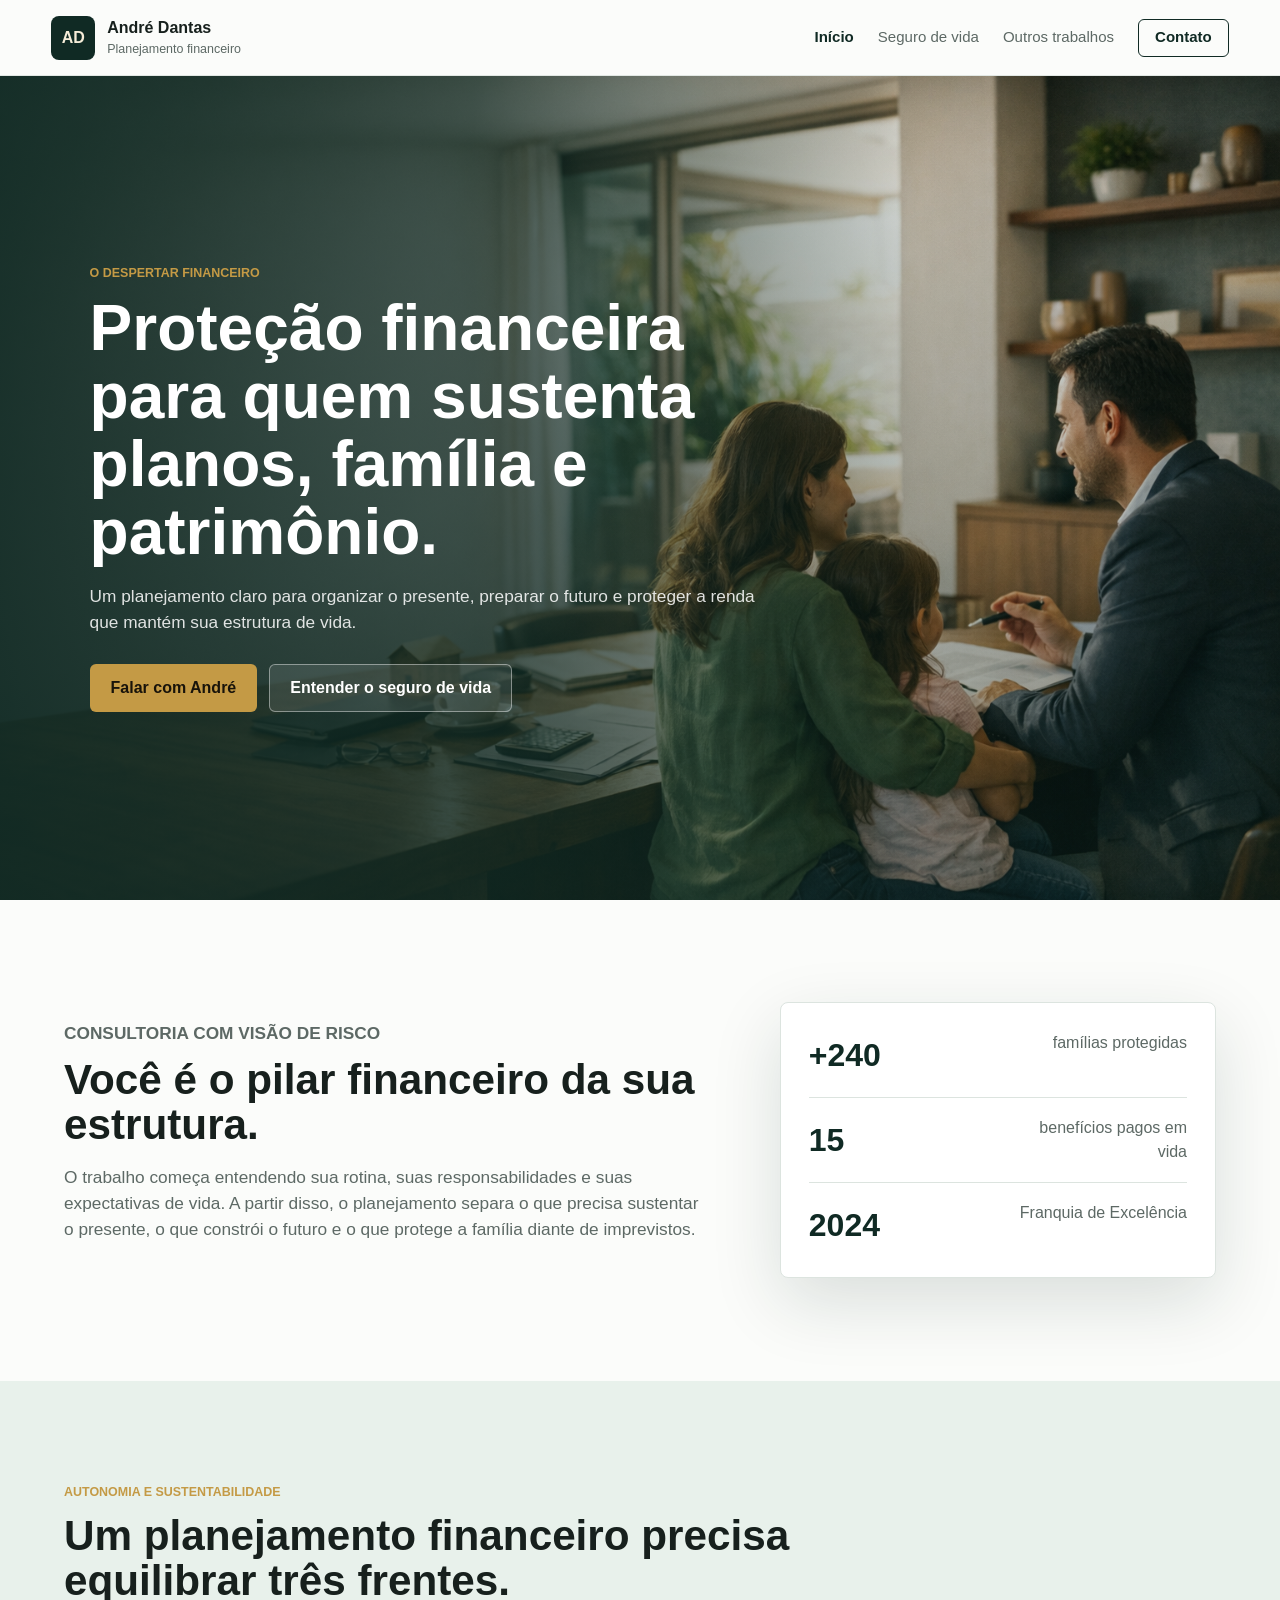
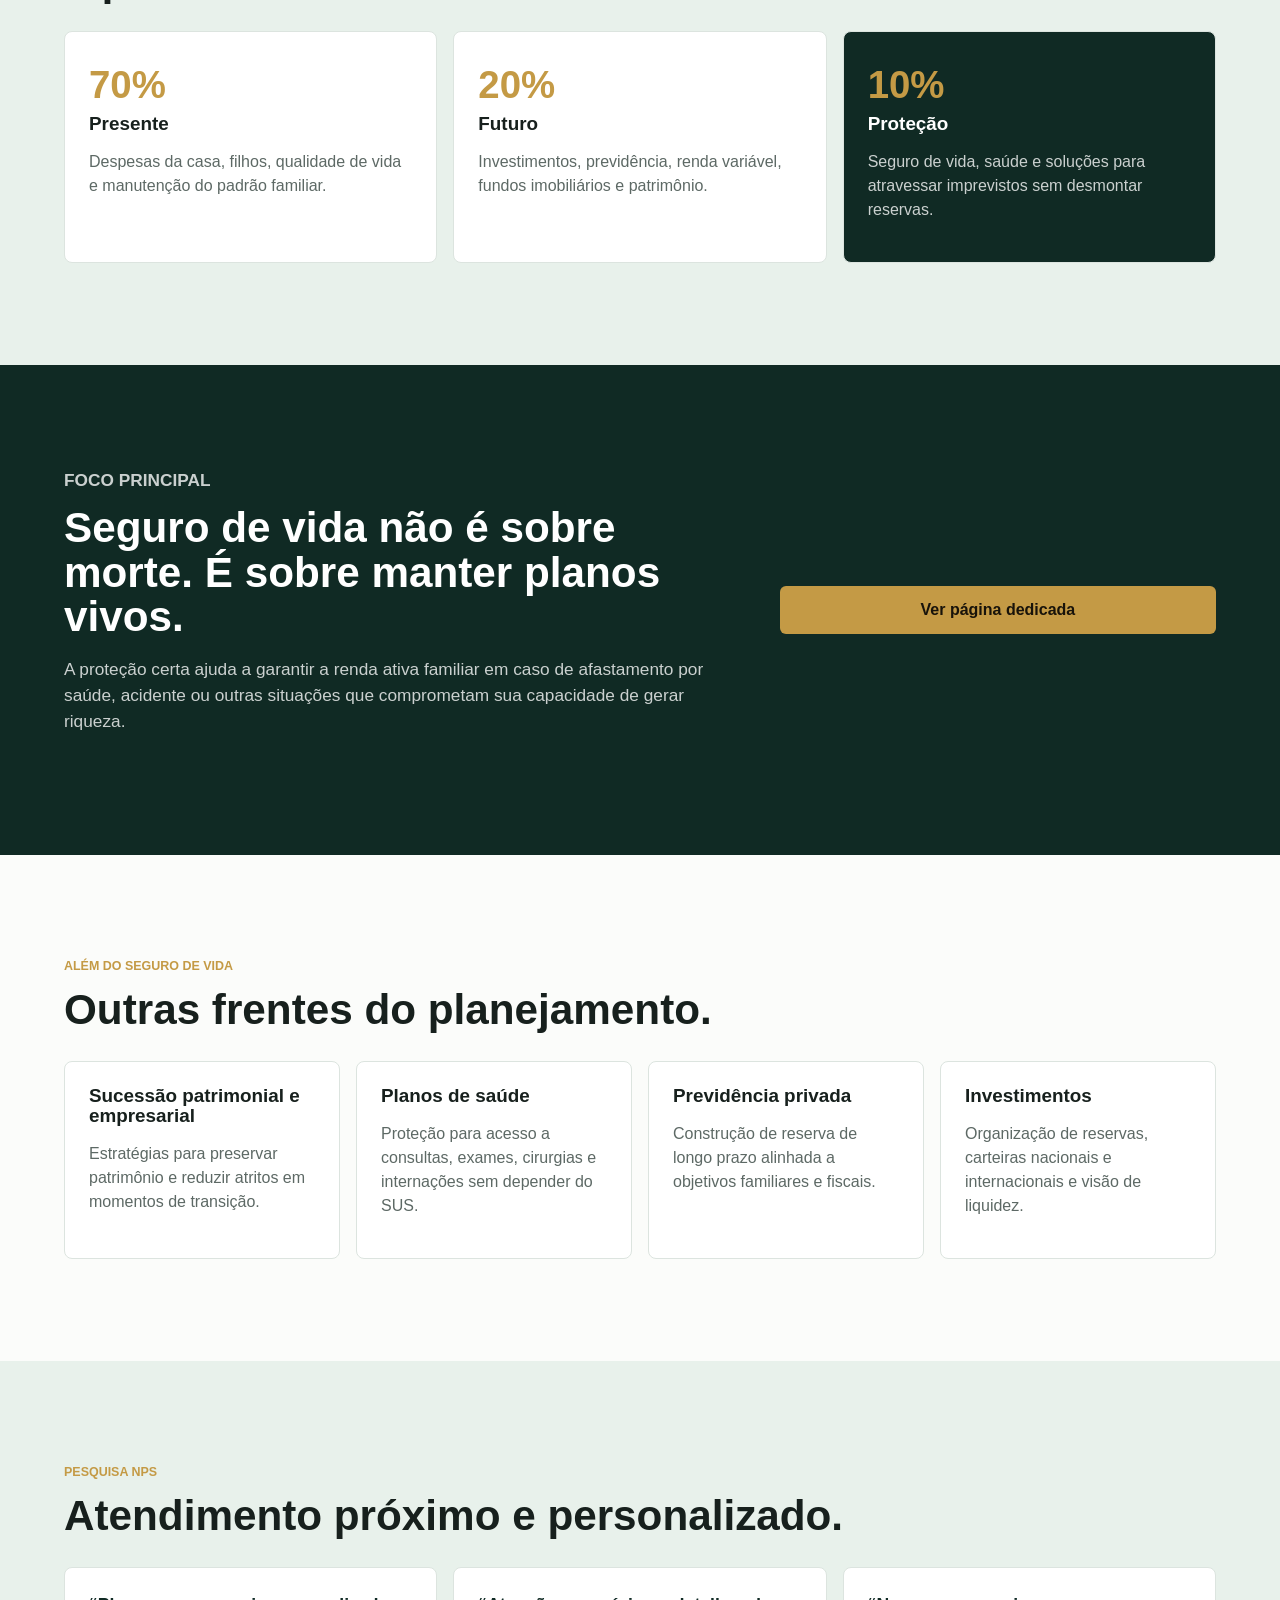
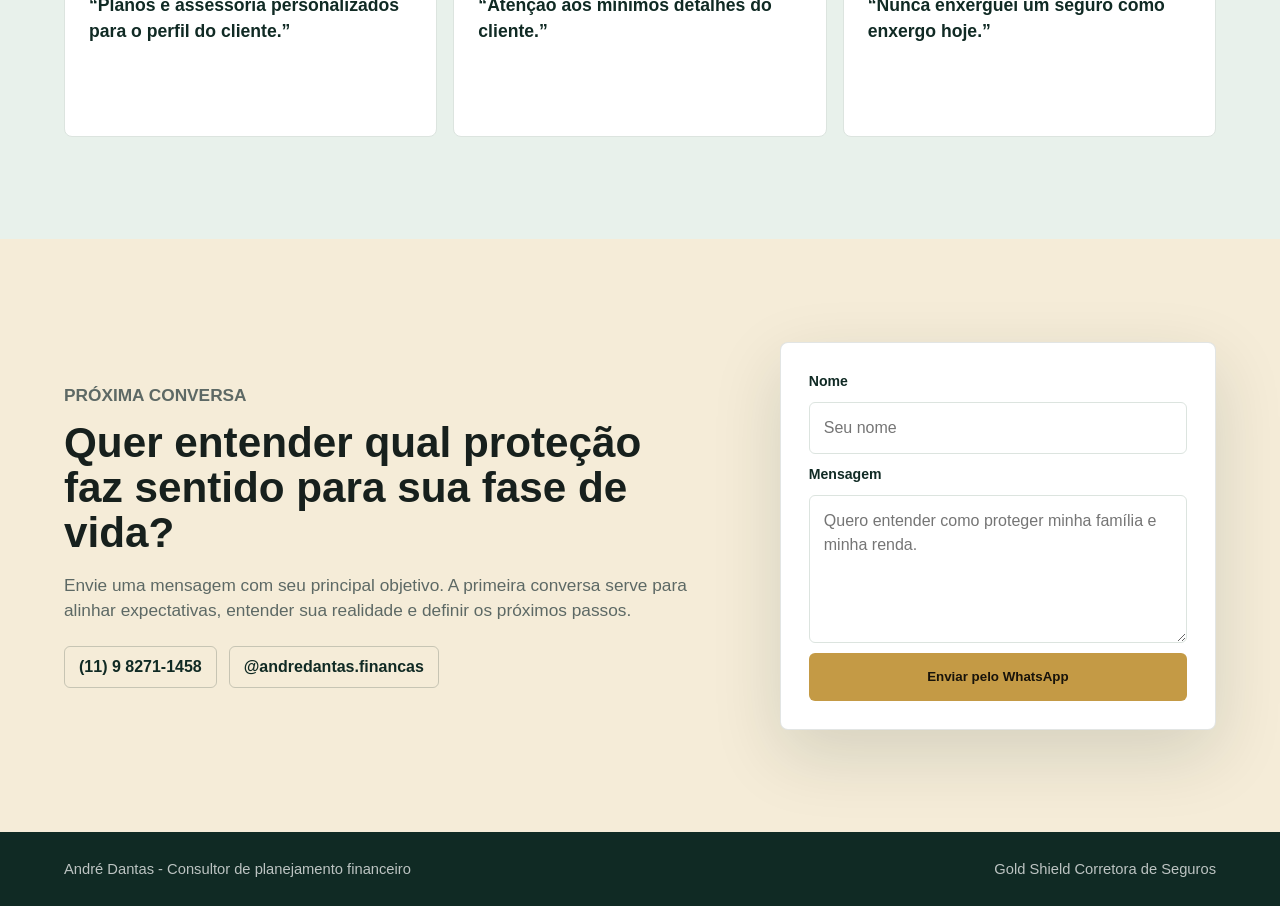
==== index.html @ 7682a80f "Início" ====
<!doctype html>
<html lang="pt-BR">
  <head>
    <meta charset="utf-8">
    <meta name="viewport" content="width=device-width, initial-scale=1">
    <title>André Dantas | Planejamento e Seguro de Vida</title>
    <meta
      name="description"
      content="Planejamento financeiro com foco em seguro de vida, proteção de renda, sucessão patrimonial, previdência, saúde e investimentos."
    >
    <link rel="stylesheet" href="styles.css">
  </head>
  <body>
    <header class="site-header">
      <a class="brand" href="index.html" aria-label="André Dantas - página inicial">
        <span class="brand-mark">AD</span>
        <span>
          <strong>André Dantas</strong>
          <small>Planejamento financeiro</small>
        </span>
      </a>
      <nav class="site-nav" aria-label="Navegação principal">
        <a href="index.html" aria-current="page">Início</a>
        <a href="seguro-de-vida.html">Seguro de vida</a>
        <a href="#servicos">Outros trabalhos</a>
        <a class="nav-cta" href="#contato">Contato</a>
      </nav>
    </header>

    <main>
      <section class="hero">
        <img src="assets/hero-protecao-financeira.png" alt="Consultor conversando com uma família sobre proteção financeira">
        <div class="hero-overlay"></div>
        <div class="hero-content">
          <p class="eyebrow">O despertar financeiro</p>
          <h1>Proteção financeira para quem sustenta planos, família e patrimônio.</h1>
          <p>
            Um planejamento claro para organizar o presente, preparar o futuro e proteger a renda
            que mantém sua estrutura de vida.
          </p>
          <div class="hero-actions">
            <a class="button primary" href="#contato">Falar com André</a>
            <a class="button secondary" href="seguro-de-vida.html">Entender o seguro de vida</a>
          </div>
        </div>
      </section>

      <section class="intro section">
        <div class="section-copy">
          <p class="eyebrow">Consultoria com visão de risco</p>
          <h2>Você é o pilar financeiro da sua estrutura.</h2>
          <p>
            O trabalho começa entendendo sua rotina, suas responsabilidades e suas expectativas de
            vida. A partir disso, o planejamento separa o que precisa sustentar o presente, o que
            constrói o futuro e o que protege a família diante de imprevistos.
          </p>
        </div>
        <div class="stats-strip" aria-label="Números da Gold Shield Corretora de Seguros">
          <div>
            <strong>+240</strong>
            <span>famílias protegidas</span>
          </div>
          <div>
            <strong>15</strong>
            <span>benefícios pagos em vida</span>
          </div>
          <div>
            <strong>2024</strong>
            <span>Franquia de Excelência</span>
          </div>
        </div>
      </section>

      <section class="framework section">
        <div class="section-heading">
          <p class="eyebrow">Autonomia e sustentabilidade</p>
          <h2>Um planejamento financeiro precisa equilibrar três frentes.</h2>
        </div>
        <div class="pillars">
          <article>
            <span>70%</span>
            <h3>Presente</h3>
            <p>Despesas da casa, filhos, qualidade de vida e manutenção do padrão familiar.</p>
          </article>
          <article>
            <span>20%</span>
            <h3>Futuro</h3>
            <p>Investimentos, previdência, renda variável, fundos imobiliários e patrimônio.</p>
          </article>
          <article class="accent-card">
            <span>10%</span>
            <h3>Proteção</h3>
            <p>Seguro de vida, saúde e soluções para atravessar imprevistos sem desmontar reservas.</p>
          </article>
        </div>
      </section>

      <section class="life-insurance-callout section">
        <div>
          <p class="eyebrow">Foco principal</p>
          <h2>Seguro de vida não é sobre morte. É sobre manter planos vivos.</h2>
          <p>
            A proteção certa ajuda a garantir a renda ativa familiar em caso de afastamento por
            saúde, acidente ou outras situações que comprometam sua capacidade de gerar riqueza.
          </p>
        </div>
        <a class="button primary" href="seguro-de-vida.html">Ver página dedicada</a>
      </section>

      <section id="servicos" class="services section">
        <div class="section-heading">
          <p class="eyebrow">Além do seguro de vida</p>
          <h2>Outras frentes do planejamento.</h2>
        </div>
        <div class="service-grid">
          <article>
            <h3>Sucessão patrimonial e empresarial</h3>
            <p>Estratégias para preservar patrimônio e reduzir atritos em momentos de transição.</p>
          </article>
          <article>
            <h3>Planos de saúde</h3>
            <p>Proteção para acesso a consultas, exames, cirurgias e internações sem depender do SUS.</p>
          </article>
          <article>
            <h3>Previdência privada</h3>
            <p>Construção de reserva de longo prazo alinhada a objetivos familiares e fiscais.</p>
          </article>
          <article>
            <h3>Investimentos</h3>
            <p>Organização de reservas, carteiras nacionais e internacionais e visão de liquidez.</p>
          </article>
        </div>
      </section>

      <section class="testimonials section">
        <div class="section-heading">
          <p class="eyebrow">Pesquisa NPS</p>
          <h2>Atendimento próximo e personalizado.</h2>
        </div>
        <div class="quote-grid">
          <blockquote>“Planos e assessoria personalizados para o perfil do cliente.”</blockquote>
          <blockquote>“Atenção aos mínimos detalhes do cliente.”</blockquote>
          <blockquote>“Nunca enxerguei um seguro como enxergo hoje.”</blockquote>
        </div>
      </section>

      <section id="contato" class="contact section">
        <div class="contact-copy">
          <p class="eyebrow">Próxima conversa</p>
          <h2>Quer entender qual proteção faz sentido para sua fase de vida?</h2>
          <p>
            Envie uma mensagem com seu principal objetivo. A primeira conversa serve para alinhar
            expectativas, entender sua realidade e definir os próximos passos.
          </p>
          <div class="contact-links">
            <a href="tel:+5511982711458">(11) 9 8271-1458</a>
            <a href="https://www.instagram.com/andredantas.financas/">@andredantas.financas</a>
          </div>
        </div>
        <form class="contact-form" data-whatsapp-form>
          <label for="name">Nome</label>
          <input id="name" name="name" type="text" autocomplete="name" placeholder="Seu nome">

          <label for="message">Mensagem</label>
          <textarea
            id="message"
            name="message"
            rows="5"
            placeholder="Quero entender como proteger minha família e minha renda."
          ></textarea>

          <button class="button primary full" type="submit">Enviar pelo WhatsApp</button>
        </form>
      </section>
    </main>

    <footer class="site-footer">
      <p>André Dantas - Consultor de planejamento financeiro</p>
      <p>Gold Shield Corretora de Seguros</p>
    </footer>

    <script src="script.js"></script>
  </body>
</html>
---- styles.css ----
:root {
  --green-900: #102a24;
  --green-800: #183b32;
  --green-700: #255144;
  --mint-100: #e8f1eb;
  --gold-500: #c49a45;
  --gold-100: #f5ecd8;
  --ink: #17201d;
  --muted: #5d6965;
  --line: #dce4df;
  --paper: #fbfcfa;
  --white: #ffffff;
  --shadow: 0 24px 70px rgba(16, 42, 36, 0.14);
}

* {
  box-sizing: border-box;
}

html {
  scroll-behavior: smooth;
}

body {
  margin: 0;
  background: var(--paper);
  color: var(--ink);
  font-family: Arial, Helvetica, sans-serif;
  line-height: 1.5;
}

a {
  color: inherit;
}

.site-header {
  position: sticky;
  top: 0;
  z-index: 20;
  display: flex;
  align-items: center;
  justify-content: space-between;
  gap: 24px;
  min-height: 76px;
  padding: 14px clamp(18px, 4vw, 56px);
  background: rgba(251, 252, 250, 0.92);
  border-bottom: 1px solid rgba(220, 228, 223, 0.8);
  backdrop-filter: blur(16px);
}

.brand {
  display: inline-flex;
  align-items: center;
  gap: 12px;
  text-decoration: none;
  min-width: 220px;
}

.brand-mark {
  display: grid;
  place-items: center;
  width: 44px;
  height: 44px;
  border-radius: 8px;
  background: var(--green-900);
  color: var(--gold-100);
  font-weight: 800;
}

.brand strong,
.brand small {
  display: block;
}

.brand strong {
  font-size: 1rem;
}

.brand small {
  color: var(--muted);
  font-size: 0.78rem;
}

.site-nav {
  display: flex;
  align-items: center;
  gap: clamp(10px, 2vw, 24px);
  color: var(--muted);
  font-size: 0.94rem;
}

.site-nav a {
  min-height: 38px;
  display: inline-flex;
  align-items: center;
  text-decoration: none;
  white-space: nowrap;
}

.site-nav a[aria-current="page"] {
  color: var(--green-900);
  font-weight: 700;
}

.nav-cta {
  padding: 0 16px;
  border: 1px solid var(--green-900);
  border-radius: 6px;
  color: var(--green-900);
  font-weight: 700;
}

.hero {
  position: relative;
  min-height: calc(100vh - 76px);
  display: grid;
  align-items: center;
  overflow: hidden;
}

.hero img {
  position: absolute;
  inset: 0;
  width: 100%;
  height: 100%;
  object-fit: cover;
}

.hero-overlay {
  position: absolute;
  inset: 0;
  background:
    linear-gradient(90deg, rgba(16, 42, 36, 0.92) 0%, rgba(16, 42, 36, 0.74) 37%, rgba(16, 42, 36, 0.12) 72%),
    linear-gradient(0deg, rgba(16, 42, 36, 0.38), rgba(16, 42, 36, 0));
}

.hero-content {
  position: relative;
  z-index: 1;
  width: min(680px, calc(100% - 36px));
  margin-left: clamp(18px, 7vw, 96px);
  padding: 72px 0;
  color: var(--white);
}

.eyebrow {
  margin: 0 0 12px;
  color: var(--gold-500);
  font-size: 0.78rem;
  font-weight: 800;
  letter-spacing: 0;
  text-transform: uppercase;
}

h1,
h2,
h3,
p {
  overflow-wrap: anywhere;
}

h1,
h2,
h3 {
  margin: 0;
  line-height: 1.06;
  letter-spacing: 0;
}

h1 {
  max-width: 720px;
  font-size: clamp(2.45rem, 5vw, 5.2rem);
}

h2 {
  font-size: clamp(2rem, 3.3vw, 3.4rem);
}

h3 {
  font-size: 1.18rem;
}

.hero-content p:not(.eyebrow),
.page-hero p,
.section-copy p,
.contact-copy p,
.compare-band p,
.life-insurance-callout p {
  max-width: 680px;
  color: inherit;
  font-size: 1.08rem;
}

.hero-content p:not(.eyebrow) {
  color: rgba(255, 255, 255, 0.86);
}

.hero-actions {
  display: flex;
  flex-wrap: wrap;
  gap: 12px;
  margin-top: 28px;
}

.button {
  min-height: 48px;
  display: inline-flex;
  align-items: center;
  justify-content: center;
  padding: 0 20px;
  border-radius: 6px;
  border: 1px solid transparent;
  font-weight: 800;
  text-decoration: none;
  cursor: pointer;
}

.button.primary {
  background: var(--gold-500);
  color: #18130a;
}

.button.secondary {
  background: rgba(255, 255, 255, 0.1);
  border-color: rgba(255, 255, 255, 0.42);
  color: var(--white);
}

.button.secondary.dark {
  border-color: rgba(16, 42, 36, 0.26);
  color: var(--green-900);
}

.button.full {
  width: 100%;
}

.section {
  padding: clamp(56px, 8vw, 104px) clamp(18px, 5vw, 72px);
}

.intro,
.split,
.contact,
.life-insurance-callout {
  display: grid;
  grid-template-columns: minmax(0, 1.1fr) minmax(280px, 0.75fr);
  gap: clamp(28px, 6vw, 76px);
  align-items: center;
}

.section-copy p,
.contact-copy p,
.compare-band p {
  color: var(--muted);
}

.stats-strip,
.highlight-panel {
  padding: 28px;
  border: 1px solid var(--line);
  border-radius: 8px;
  background: var(--white);
  box-shadow: var(--shadow);
}

.stats-strip {
  display: grid;
  gap: 18px;
}

.stats-strip div {
  display: flex;
  justify-content: space-between;
  gap: 16px;
  padding-bottom: 18px;
  border-bottom: 1px solid var(--line);
}

.stats-strip div:last-child {
  padding-bottom: 0;
  border-bottom: 0;
}

.stats-strip strong {
  color: var(--green-900);
  font-size: 2rem;
}

.stats-strip span {
  max-width: 180px;
  color: var(--muted);
  text-align: right;
}

.framework,
.testimonials,
.process {
  background: var(--mint-100);
}

.section-heading {
  max-width: 860px;
  margin-bottom: 28px;
}

.pillars,
.service-grid,
.benefit-grid,
.quote-grid {
  display: grid;
  gap: 16px;
}

.pillars {
  grid-template-columns: repeat(3, minmax(0, 1fr));
}

.service-grid,
.benefit-grid {
  grid-template-columns: repeat(4, minmax(0, 1fr));
}

.benefit-grid {
  grid-template-columns: repeat(3, minmax(0, 1fr));
}

.pillars article,
.service-grid article,
.benefit-grid article,
.quote-grid blockquote {
  min-height: 170px;
  padding: 24px;
  border: 1px solid var(--line);
  border-radius: 8px;
  background: var(--white);
}

.pillars span {
  color: var(--gold-500);
  font-size: 2.4rem;
  font-weight: 800;
}

.pillars p,
.service-grid p,
.benefit-grid p {
  color: var(--muted);
}

.accent-card {
  background: var(--green-900) !important;
  color: var(--white);
}

.accent-card p {
  color: rgba(255, 255, 255, 0.78);
}

.life-insurance-callout,
.compare-band {
  background: var(--green-900);
  color: var(--white);
}

.life-insurance-callout p,
.compare-band p {
  color: rgba(255, 255, 255, 0.78);
}

.services {
  background: var(--paper);
}

.quote-grid {
  grid-template-columns: repeat(3, minmax(0, 1fr));
}

.quote-grid blockquote {
  margin: 0;
  color: var(--green-900);
  font-size: 1.1rem;
  font-weight: 700;
}

.page-hero {
  padding: clamp(76px, 10vw, 128px) clamp(18px, 6vw, 86px);
  background:
    linear-gradient(90deg, rgba(16, 42, 36, 0.96), rgba(16, 42, 36, 0.88)),
    url("assets/hero-protecao-financeira.png") center right / cover;
  color: var(--white);
}

.compact-hero {
  min-height: 560px;
  display: grid;
  align-items: center;
}

.page-hero p {
  color: rgba(255, 255, 255, 0.82);
}

.highlight-panel {
  background: var(--green-900);
  color: var(--white);
}

.highlight-panel strong,
.highlight-panel span {
  display: block;
}

.highlight-panel strong {
  font-size: clamp(1.6rem, 2.4vw, 2.4rem);
  line-height: 1.12;
}

.highlight-panel span {
  margin-top: 18px;
  color: rgba(255, 255, 255, 0.68);
}

.steps {
  display: grid;
  grid-template-columns: repeat(4, minmax(0, 1fr));
  gap: 16px;
  padding: 0;
  margin: 0;
  list-style: none;
  counter-reset: steps;
}

.steps li {
  counter-increment: steps;
  min-height: 190px;
  padding: 24px;
  border-radius: 8px;
  background: var(--white);
  border: 1px solid var(--line);
}

.steps li::before {
  content: counter(steps, decimal-leading-zero);
  display: block;
  margin-bottom: 32px;
  color: var(--gold-500);
  font-weight: 800;
}

.steps strong,
.steps span {
  display: block;
}

.steps span {
  margin-top: 10px;
  color: var(--muted);
}

.compare-band {
  padding-top: clamp(64px, 8vw, 96px);
  padding-bottom: clamp(64px, 8vw, 96px);
}

.contact {
  background: var(--gold-100);
}

.contact-links {
  display: flex;
  flex-wrap: wrap;
  gap: 12px;
  margin-top: 22px;
}

.contact-links a {
  min-height: 42px;
  display: inline-flex;
  align-items: center;
  padding: 0 14px;
  border: 1px solid rgba(16, 42, 36, 0.2);
  border-radius: 6px;
  color: var(--green-900);
  font-weight: 800;
  text-decoration: none;
}

.contact-form {
  display: grid;
  gap: 10px;
  padding: 28px;
  border-radius: 8px;
  background: var(--white);
  border: 1px solid rgba(16, 42, 36, 0.12);
  box-shadow: var(--shadow);
}

.contact-form label {
  color: var(--green-900);
  font-size: 0.88rem;
  font-weight: 800;
}

.contact-form input,
.contact-form textarea {
  width: 100%;
  border: 1px solid var(--line);
  border-radius: 6px;
  padding: 13px 14px;
  color: var(--ink);
  font: inherit;
}

.contact-form textarea {
  resize: vertical;
  min-height: 126px;
}

.site-footer {
  display: flex;
  justify-content: space-between;
  gap: 16px;
  padding: 26px clamp(18px, 5vw, 72px);
  background: var(--green-900);
  color: rgba(255, 255, 255, 0.72);
  font-size: 0.92rem;
}

.site-footer p {
  margin: 0;
}

@media (max-width: 960px) {
  .site-header {
    position: static;
    align-items: flex-start;
    flex-direction: column;
  }

  .site-nav {
    width: 100%;
    overflow-x: auto;
    padding-bottom: 4px;
  }

  .hero {
    min-height: 720px;
  }

  .hero-overlay {
    background:
      linear-gradient(90deg, rgba(16, 42, 36, 0.94), rgba(16, 42, 36, 0.7)),
      linear-gradient(0deg, rgba(16, 42, 36, 0.48), rgba(16, 42, 36, 0));
  }

  .intro,
  .split,
  .contact,
  .life-insurance-callout {
    grid-template-columns: 1fr;
  }

  .pillars,
  .service-grid,
  .benefit-grid,
  .quote-grid,
  .steps {
    grid-template-columns: repeat(2, minmax(0, 1fr));
  }
}

@media (max-width: 640px) {
  .brand {
    min-width: 0;
  }

  .hero {
    min-height: 680px;
  }

  .hero-content {
    width: calc(100% - 36px);
    margin: 0 auto;
  }

  .hero-actions,
  .button,
  .contact-links a {
    width: 100%;
  }

  .pillars,
  .service-grid,
  .benefit-grid,
  .quote-grid,
  .steps {
    grid-template-columns: 1fr;
  }

  .stats-strip div,
  .site-footer {
    flex-direction: column;
  }

  .stats-strip span {
    max-width: none;
    text-align: left;
  }
}
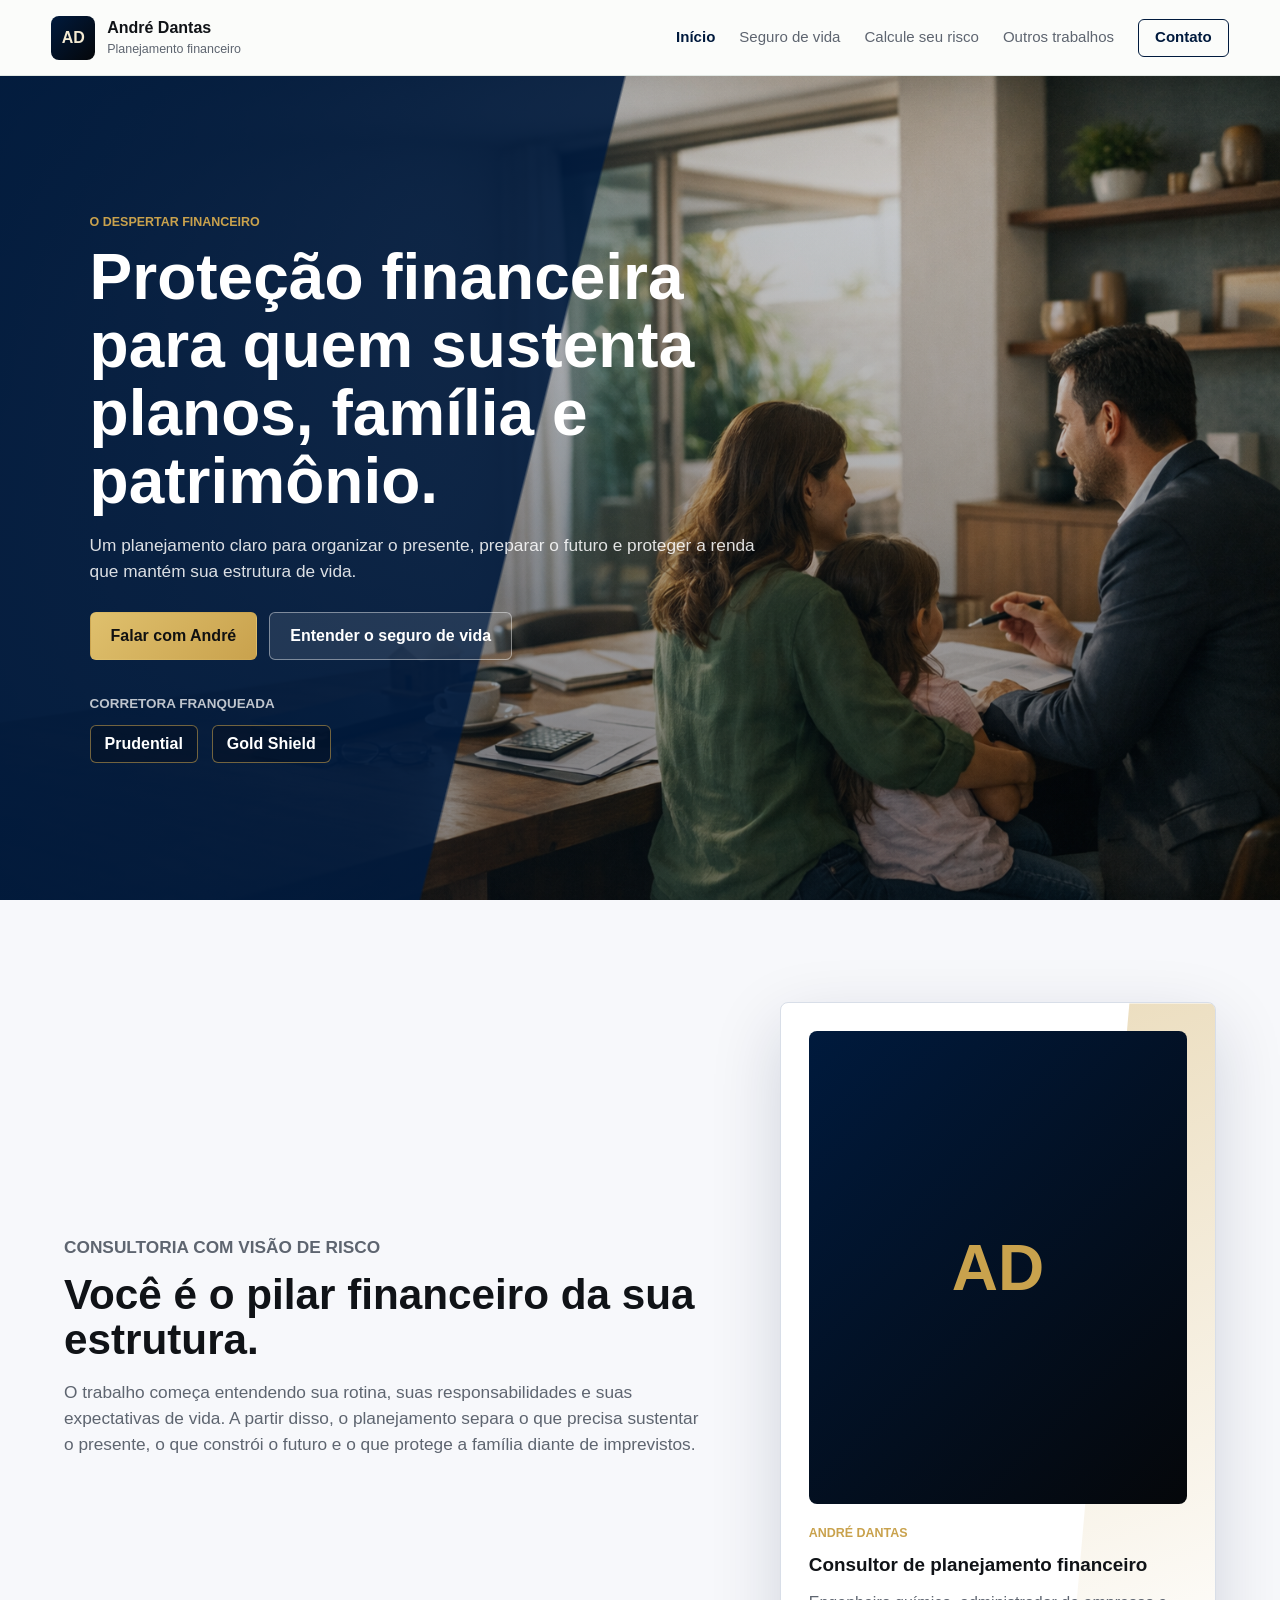
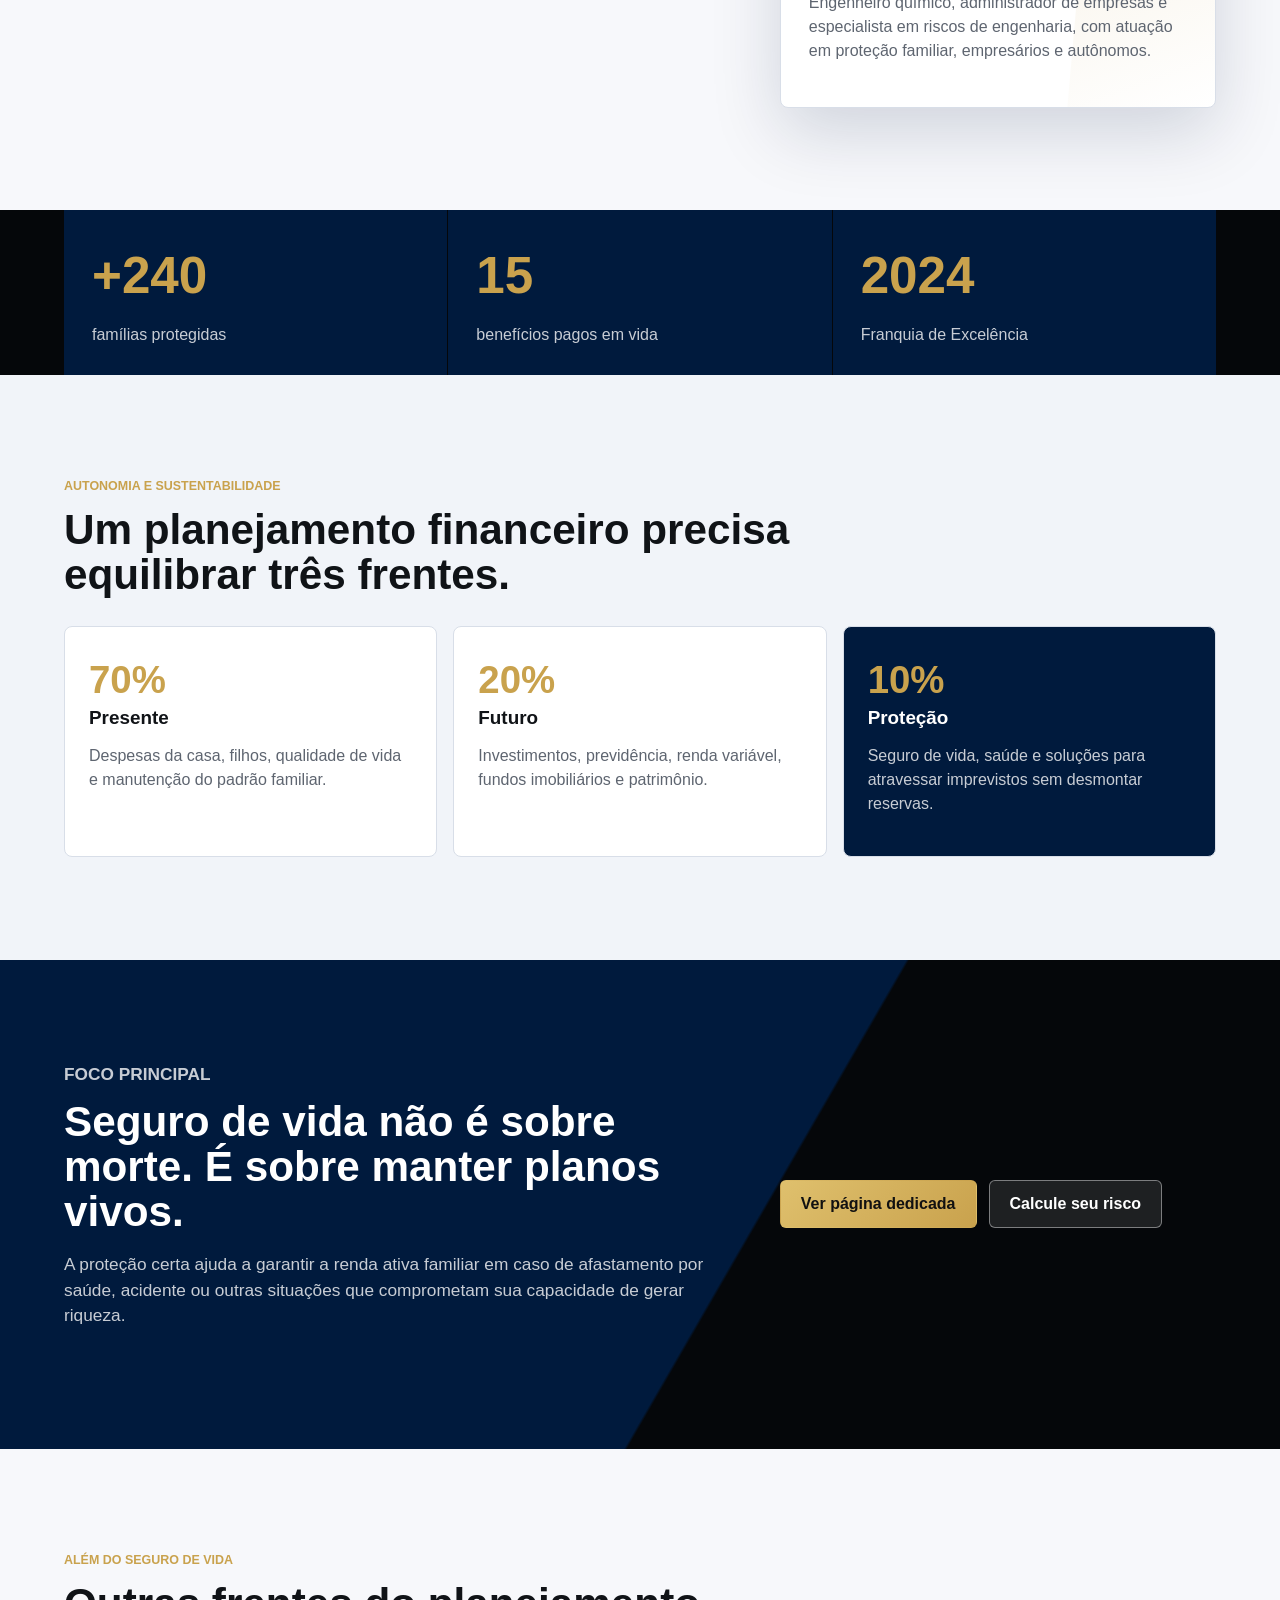
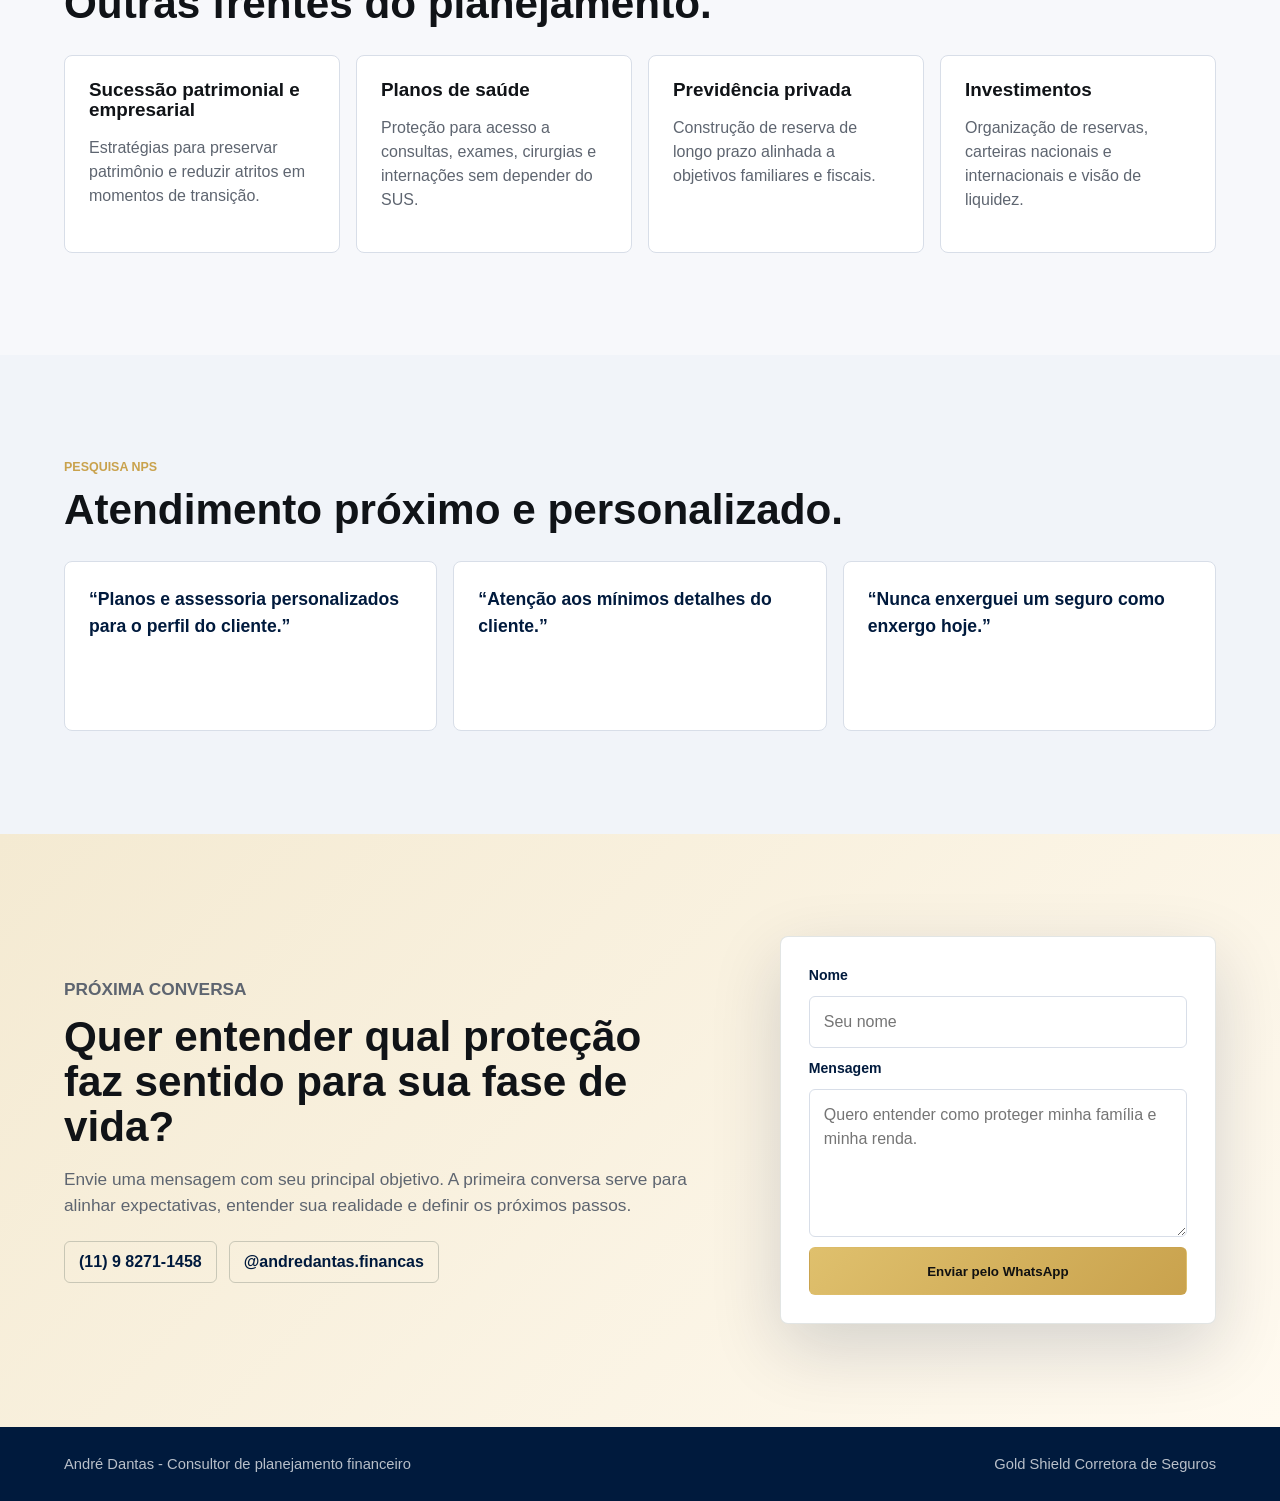
==== commit 96369bd2: "olá" ====
--- a/index.html
+++ b/index.html
@@ -22,6 +22,7 @@
       <nav class="site-nav" aria-label="Navegação principal">
         <a href="index.html" aria-current="page">Início</a>
         <a href="seguro-de-vida.html">Seguro de vida</a>
+        <a href="seguro-de-vida.html#calculadora">Calcule seu risco</a>
         <a href="#servicos">Outros trabalhos</a>
         <a class="nav-cta" href="#contato">Contato</a>
       </nav>
@@ -42,6 +43,11 @@
             <a class="button primary" href="#contato">Falar com André</a>
             <a class="button secondary" href="seguro-de-vida.html">Entender o seguro de vida</a>
           </div>
+          <div class="cobrand-line">
+            <span>Corretora franqueada</span>
+            <strong>Prudential</strong>
+            <strong>Gold Shield</strong>
+          </div>
         </div>
       </section>
 
@@ -55,19 +61,36 @@
             constrói o futuro e o que protege a família diante de imprevistos.
           </p>
         </div>
-        <div class="stats-strip" aria-label="Números da Gold Shield Corretora de Seguros">
-          <div>
-            <strong>+240</strong>
-            <span>famílias protegidas</span>
-          </div>
-          <div>
-            <strong>15</strong>
-            <span>benefícios pagos em vida</span>
-          </div>
-          <div>
-            <strong>2024</strong>
-            <span>Franquia de Excelência</span>
-          </div>
+        <div class="advisor-panel">
+          <div class="advisor-photo">
+            <img
+              src="assets/andre-dantas.jpg"
+              alt="André Dantas, consultor de planejamento financeiro"
+              onerror="this.hidden = true; this.nextElementSibling.hidden = false;"
+            >
+            <span hidden>AD</span>
+          </div>
+          <p class="eyebrow">André Dantas</p>
+          <h3>Consultor de planejamento financeiro</h3>
+          <p>
+            Engenheiro químico, administrador de empresas e especialista em riscos de engenharia,
+            com atuação em proteção familiar, empresários e autônomos.
+          </p>
+        </div>
+      </section>
+
+      <section class="proof-band section" aria-label="Números da Gold Shield Corretora de Seguros">
+        <div>
+          <strong>+240</strong>
+          <span>famílias protegidas</span>
+        </div>
+        <div>
+          <strong>15</strong>
+          <span>benefícios pagos em vida</span>
+        </div>
+        <div>
+          <strong>2024</strong>
+          <span>Franquia de Excelência</span>
         </div>
       </section>
 
@@ -104,7 +127,10 @@
             saúde, acidente ou outras situações que comprometam sua capacidade de gerar riqueza.
           </p>
         </div>
-        <a class="button primary" href="seguro-de-vida.html">Ver página dedicada</a>
+        <div class="callout-actions">
+          <a class="button primary" href="seguro-de-vida.html">Ver página dedicada</a>
+          <a class="button secondary" href="seguro-de-vida.html#calculadora">Calcule seu risco</a>
+        </div>
       </section>
 
       <section id="servicos" class="services section">
--- a/styles.css
+++ b/styles.css
@@ -1,16 +1,17 @@
 :root {
-  --green-900: #102a24;
-  --green-800: #183b32;
-  --green-700: #255144;
-  --mint-100: #e8f1eb;
-  --gold-500: #c49a45;
-  --gold-100: #f5ecd8;
-  --ink: #17201d;
-  --muted: #5d6965;
-  --line: #dce4df;
-  --paper: #fbfcfa;
+  --green-900: #001a3d;
+  --green-800: #061f45;
+  --green-700: #12305e;
+  --mint-100: #f1f4f9;
+  --gold-500: #c9a24d;
+  --gold-100: #f4ead2;
+  --ink: #101317;
+  --muted: #5e6570;
+  --line: #d8dee8;
+  --paper: #f7f8fb;
+  --black: #05070a;
   --white: #ffffff;
-  --shadow: 0 24px 70px rgba(16, 42, 36, 0.14);
+  --shadow: 0 24px 70px rgba(0, 26, 61, 0.16);
 }
 
 * {
@@ -62,7 +63,7 @@
   width: 44px;
   height: 44px;
   border-radius: 8px;
-  background: var(--green-900);
+  background: linear-gradient(135deg, var(--green-900), var(--black));
   color: var(--gold-100);
   font-weight: 800;
 }
@@ -130,8 +131,8 @@
   position: absolute;
   inset: 0;
   background:
-    linear-gradient(90deg, rgba(16, 42, 36, 0.92) 0%, rgba(16, 42, 36, 0.74) 37%, rgba(16, 42, 36, 0.12) 72%),
-    linear-gradient(0deg, rgba(16, 42, 36, 0.38), rgba(16, 42, 36, 0));
+    linear-gradient(104deg, rgba(0, 26, 61, 0.97) 0%, rgba(0, 26, 61, 0.92) 42%, rgba(0, 26, 61, 0.2) 42.2%, rgba(5, 7, 10, 0.08) 100%),
+    linear-gradient(0deg, rgba(5, 7, 10, 0.38), rgba(5, 7, 10, 0));
 }
 
 .hero-content {
@@ -216,8 +217,8 @@
 }
 
 .button.primary {
-  background: var(--gold-500);
-  color: #18130a;
+  background: linear-gradient(135deg, #dfc06d, var(--gold-500));
+  color: #111111;
 }
 
 .button.secondary {
@@ -249,6 +250,33 @@
   align-items: center;
 }
 
+.cobrand-line {
+  display: flex;
+  flex-wrap: wrap;
+  align-items: center;
+  gap: 10px 14px;
+  margin-top: 34px;
+  color: rgba(255, 255, 255, 0.74);
+}
+
+.cobrand-line span {
+  width: 100%;
+  font-size: 0.84rem;
+  font-weight: 700;
+  text-transform: uppercase;
+}
+
+.cobrand-line strong {
+  min-height: 38px;
+  display: inline-flex;
+  align-items: center;
+  padding: 0 14px;
+  border: 1px solid rgba(201, 162, 77, 0.56);
+  background: rgba(5, 7, 10, 0.28);
+  border-radius: 6px;
+  color: var(--white);
+}
+
 .section-copy p,
 .contact-copy p,
 .compare-band p {
@@ -256,12 +284,95 @@
 }
 
 .stats-strip,
-.highlight-panel {
+.highlight-panel,
+.advisor-panel {
   padding: 28px;
   border: 1px solid var(--line);
   border-radius: 8px;
   background: var(--white);
   box-shadow: var(--shadow);
+}
+
+.advisor-panel {
+  position: relative;
+  overflow: hidden;
+}
+
+.advisor-panel::before {
+  content: "";
+  position: absolute;
+  top: 0;
+  right: 0;
+  width: 34%;
+  height: 100%;
+  background: linear-gradient(160deg, rgba(201, 162, 77, 0.36), rgba(5, 7, 10, 0));
+  clip-path: polygon(42% 0, 100% 0, 100% 100%, 0 100%);
+}
+
+.advisor-photo {
+  position: relative;
+  z-index: 1;
+  width: 100%;
+  aspect-ratio: 4 / 5;
+  margin-bottom: 20px;
+  overflow: hidden;
+  border-radius: 8px;
+  background: linear-gradient(135deg, var(--green-900), var(--black));
+}
+
+.advisor-photo img {
+  width: 100%;
+  height: 100%;
+  object-fit: cover;
+  object-position: center top;
+}
+
+.advisor-photo span {
+  width: 100%;
+  height: 100%;
+  display: grid;
+  place-items: center;
+  color: var(--gold-500);
+  font-size: 4rem;
+  font-weight: 800;
+}
+
+.advisor-panel h3,
+.advisor-panel p {
+  position: relative;
+  z-index: 1;
+}
+
+.advisor-panel p:not(.eyebrow) {
+  color: var(--muted);
+}
+
+.proof-band {
+  display: grid;
+  grid-template-columns: repeat(3, minmax(0, 1fr));
+  gap: 1px;
+  padding-top: 0;
+  padding-bottom: 0;
+  background: var(--black);
+  color: var(--white);
+}
+
+.proof-band div {
+  min-height: 150px;
+  display: grid;
+  align-content: center;
+  gap: 8px;
+  padding: 28px;
+  background: var(--green-900);
+}
+
+.proof-band strong {
+  color: var(--gold-500);
+  font-size: clamp(2rem, 4vw, 3.3rem);
+}
+
+.proof-band span {
+  color: rgba(255, 255, 255, 0.78);
 }
 
 .stats-strip {
@@ -359,8 +470,14 @@
 
 .life-insurance-callout,
 .compare-band {
-  background: var(--green-900);
+  background: linear-gradient(120deg, var(--green-900) 0%, var(--green-900) 58%, var(--black) 58.2%, var(--black) 100%);
   color: var(--white);
+}
+
+.callout-actions {
+  display: flex;
+  flex-wrap: wrap;
+  gap: 12px;
 }
 
 .life-insurance-callout p,
@@ -386,7 +503,7 @@
 .page-hero {
   padding: clamp(76px, 10vw, 128px) clamp(18px, 6vw, 86px);
   background:
-    linear-gradient(90deg, rgba(16, 42, 36, 0.96), rgba(16, 42, 36, 0.88)),
+    linear-gradient(104deg, rgba(0, 26, 61, 0.98) 0%, rgba(0, 26, 61, 0.92) 58%, rgba(5, 7, 10, 0.76) 58.2%, rgba(5, 7, 10, 0.7) 100%),
     url("assets/hero-protecao-financeira.png") center right / cover;
   color: var(--white);
 }
@@ -464,7 +581,7 @@
 }
 
 .contact {
-  background: var(--gold-100);
+  background: linear-gradient(135deg, var(--gold-100), #fffaf0);
 }
 
 .contact-links {
@@ -527,6 +644,111 @@
   font-size: 0.92rem;
 }
 
+.calculator-section {
+  background: var(--black);
+  color: var(--white);
+}
+
+.calculator-section .section-heading p:not(.eyebrow) {
+  max-width: 760px;
+  color: rgba(255, 255, 255, 0.72);
+}
+
+.calculator-shell {
+  display: grid;
+  grid-template-columns: minmax(0, 1fr) minmax(320px, 0.75fr);
+  gap: 18px;
+}
+
+.risk-calculator,
+.calculator-result {
+  padding: 28px;
+  border: 1px solid rgba(201, 162, 77, 0.26);
+  border-radius: 8px;
+  background: rgba(0, 26, 61, 0.72);
+}
+
+.risk-calculator {
+  display: grid;
+  gap: 14px;
+}
+
+.form-row {
+  display: grid;
+  grid-template-columns: repeat(2, minmax(0, 1fr));
+  gap: 14px;
+}
+
+.form-field {
+  display: grid;
+  gap: 8px;
+}
+
+.form-field label {
+  color: rgba(255, 255, 255, 0.86);
+  font-size: 0.88rem;
+  font-weight: 800;
+}
+
+.form-field input,
+.form-field select {
+  min-height: 46px;
+  width: 100%;
+  border: 1px solid rgba(255, 255, 255, 0.18);
+  border-radius: 6px;
+  padding: 0 13px;
+  background: rgba(255, 255, 255, 0.96);
+  color: var(--ink);
+  font: inherit;
+}
+
+.calculator-result {
+  align-self: start;
+  position: sticky;
+  top: 96px;
+}
+
+.calculator-result h3 {
+  font-size: clamp(1.5rem, 2.4vw, 2.3rem);
+}
+
+.calculator-result p {
+  color: rgba(255, 255, 255, 0.72);
+}
+
+.result-list {
+  display: grid;
+  gap: 12px;
+  margin: 22px 0;
+}
+
+.result-item {
+  padding: 16px;
+  border: 1px solid rgba(201, 162, 77, 0.22);
+  border-radius: 8px;
+  background: rgba(5, 7, 10, 0.34);
+}
+
+.result-item span,
+.result-item strong {
+  display: block;
+}
+
+.result-item span {
+  color: rgba(255, 255, 255, 0.68);
+  font-size: 0.88rem;
+}
+
+.result-item strong {
+  margin-top: 4px;
+  color: var(--gold-500);
+  font-size: clamp(1.35rem, 2.2vw, 2rem);
+}
+
+.result-note {
+  font-size: 0.9rem;
+}
+
 .site-footer p {
   margin: 0;
 }
@@ -550,8 +772,8 @@
 
   .hero-overlay {
     background:
-      linear-gradient(90deg, rgba(16, 42, 36, 0.94), rgba(16, 42, 36, 0.7)),
-      linear-gradient(0deg, rgba(16, 42, 36, 0.48), rgba(16, 42, 36, 0));
+      linear-gradient(90deg, rgba(0, 26, 61, 0.96), rgba(0, 26, 61, 0.72)),
+      linear-gradient(0deg, rgba(5, 7, 10, 0.48), rgba(5, 7, 10, 0));
   }
 
   .intro,
@@ -565,8 +787,14 @@
   .service-grid,
   .benefit-grid,
   .quote-grid,
-  .steps {
+  .steps,
+  .proof-band,
+  .calculator-shell {
     grid-template-columns: repeat(2, minmax(0, 1fr));
+  }
+
+  .calculator-result {
+    position: static;
   }
 }
 
@@ -594,7 +822,10 @@
   .service-grid,
   .benefit-grid,
   .quote-grid,
-  .steps {
+  .steps,
+  .proof-band,
+  .calculator-shell,
+  .form-row {
     grid-template-columns: 1fr;
   }
 
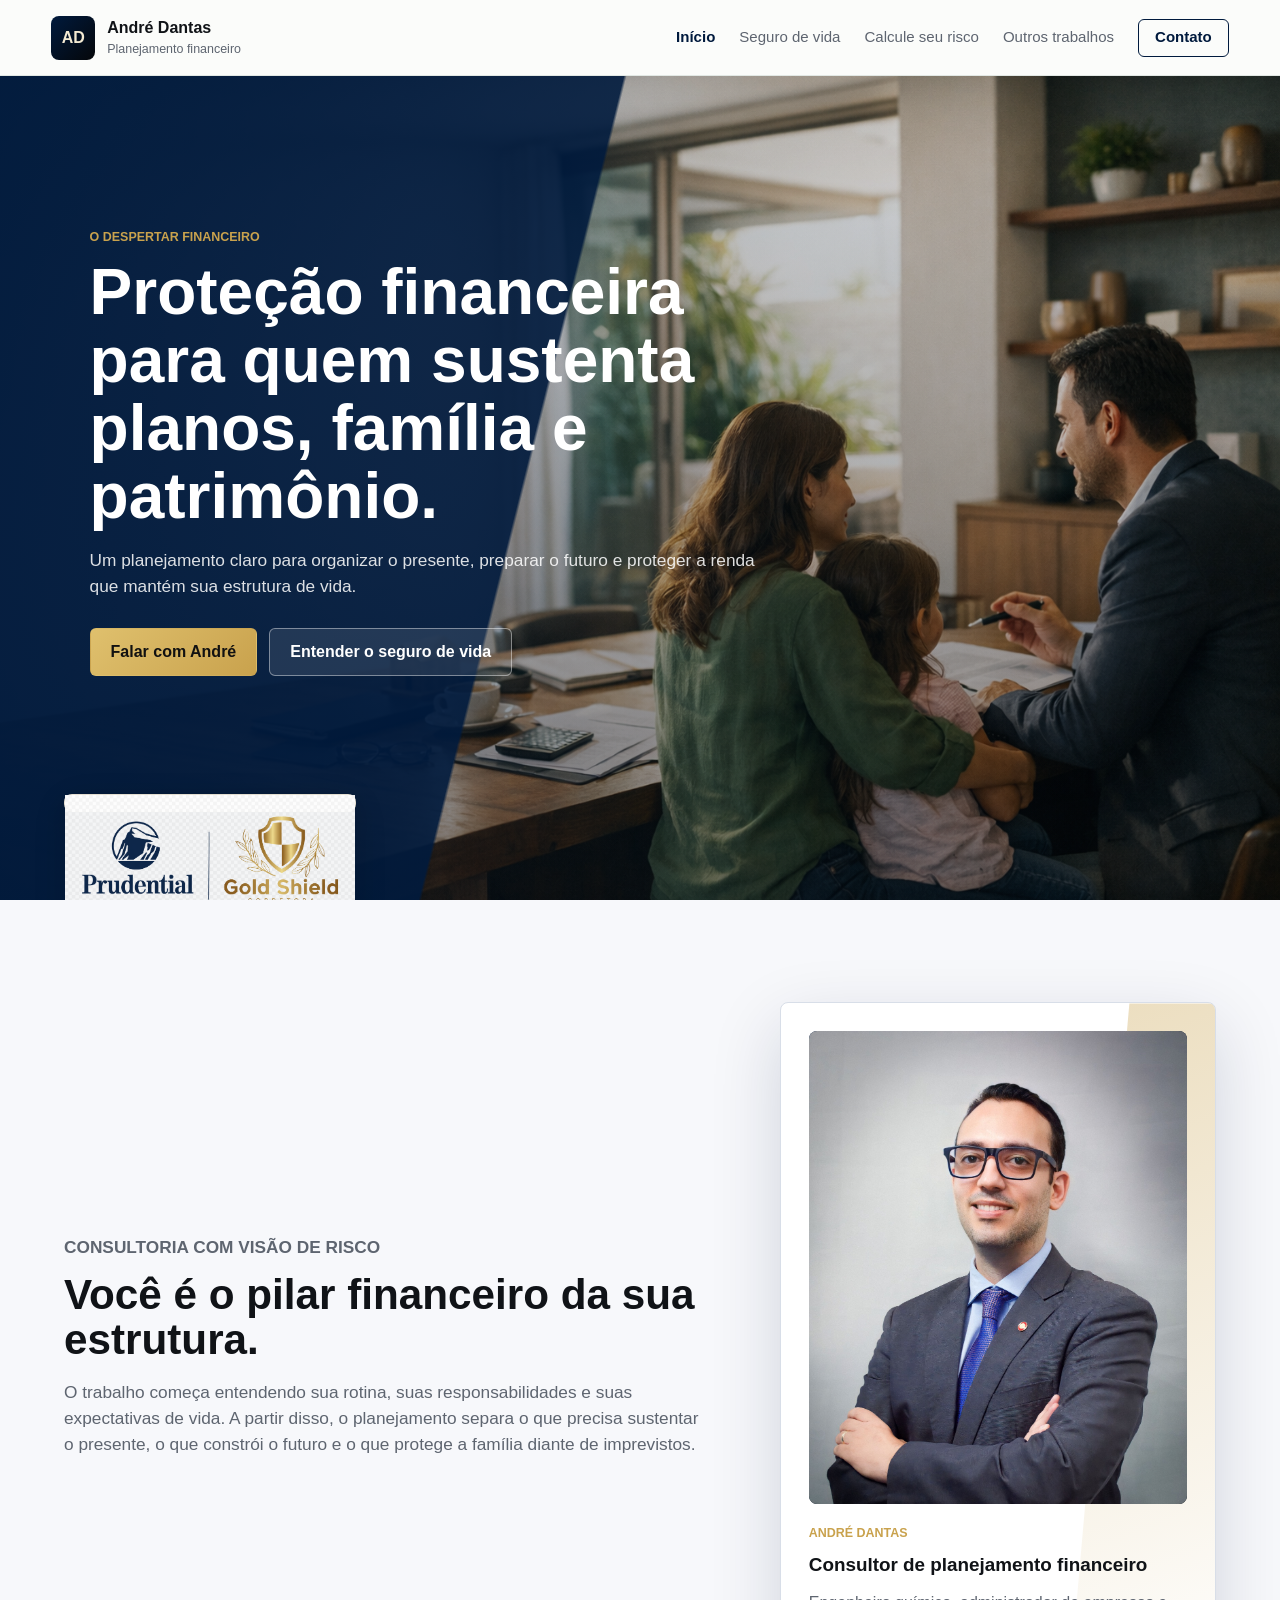
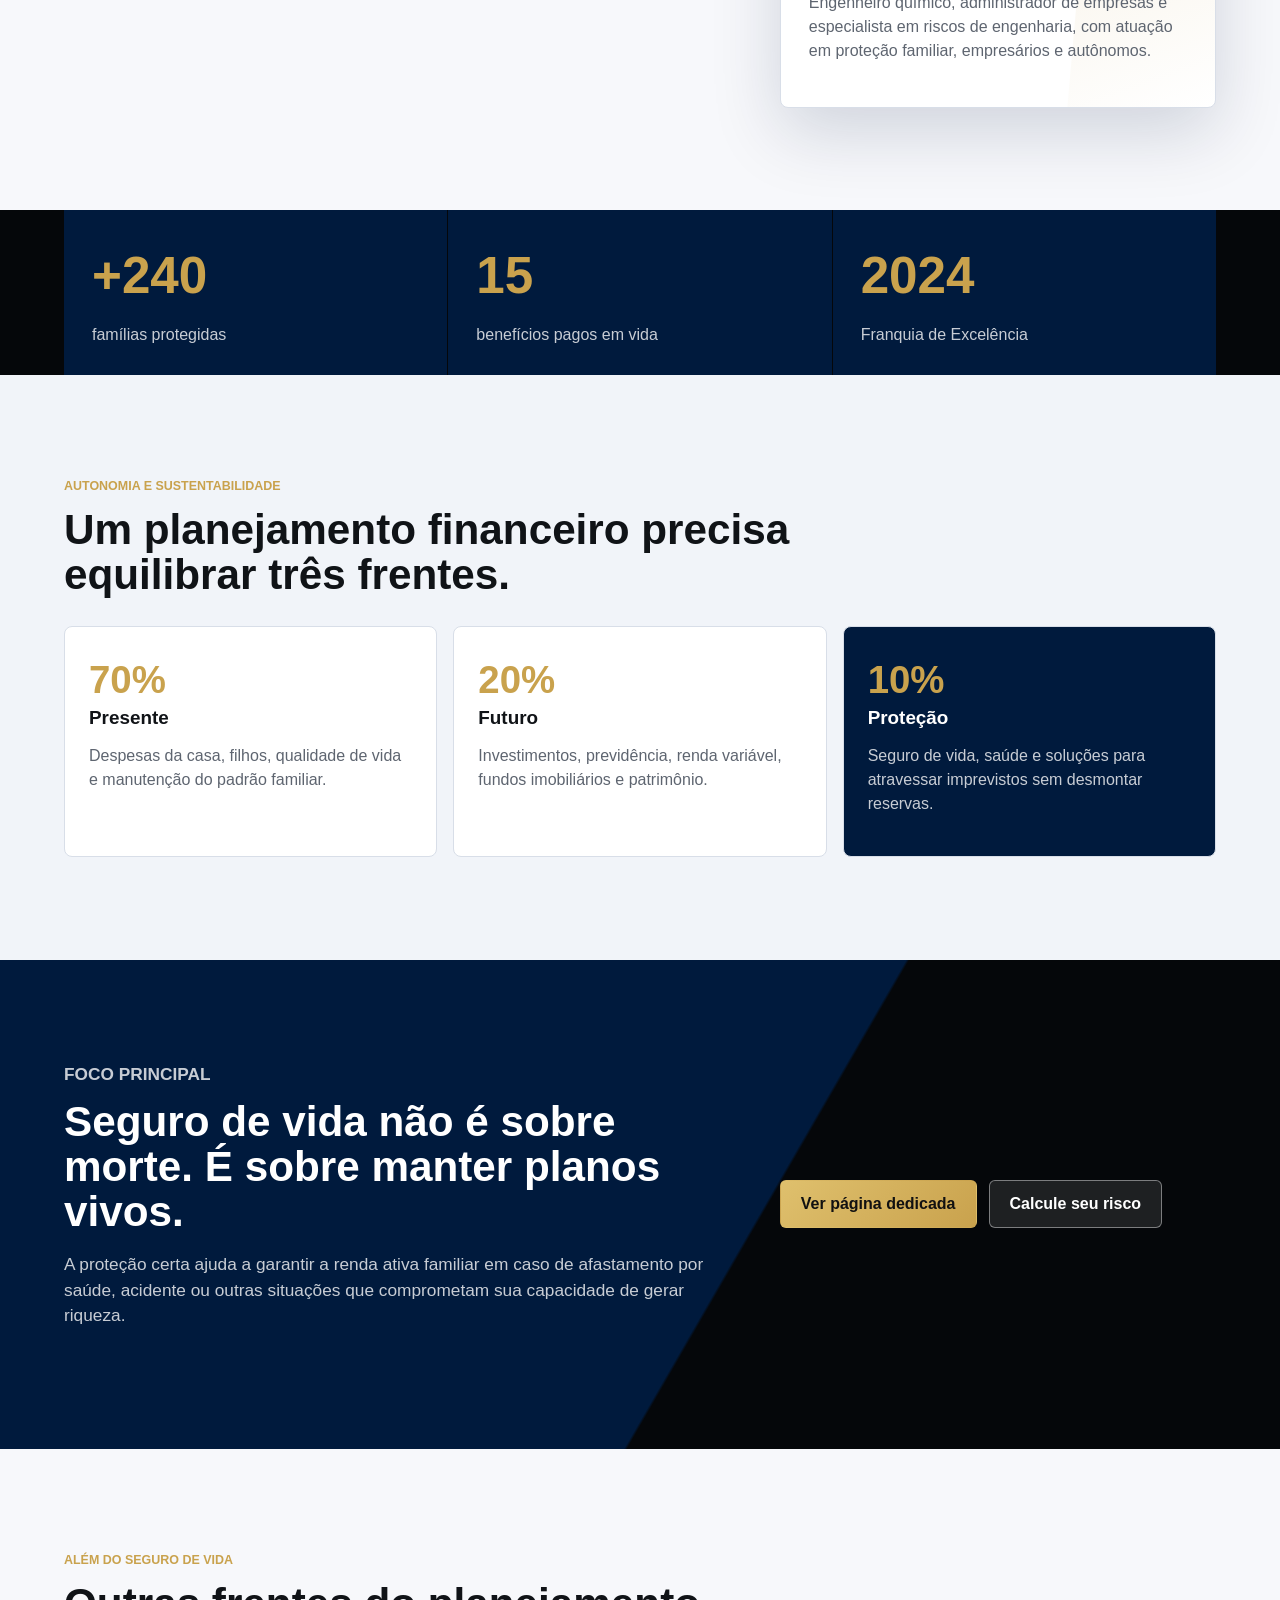
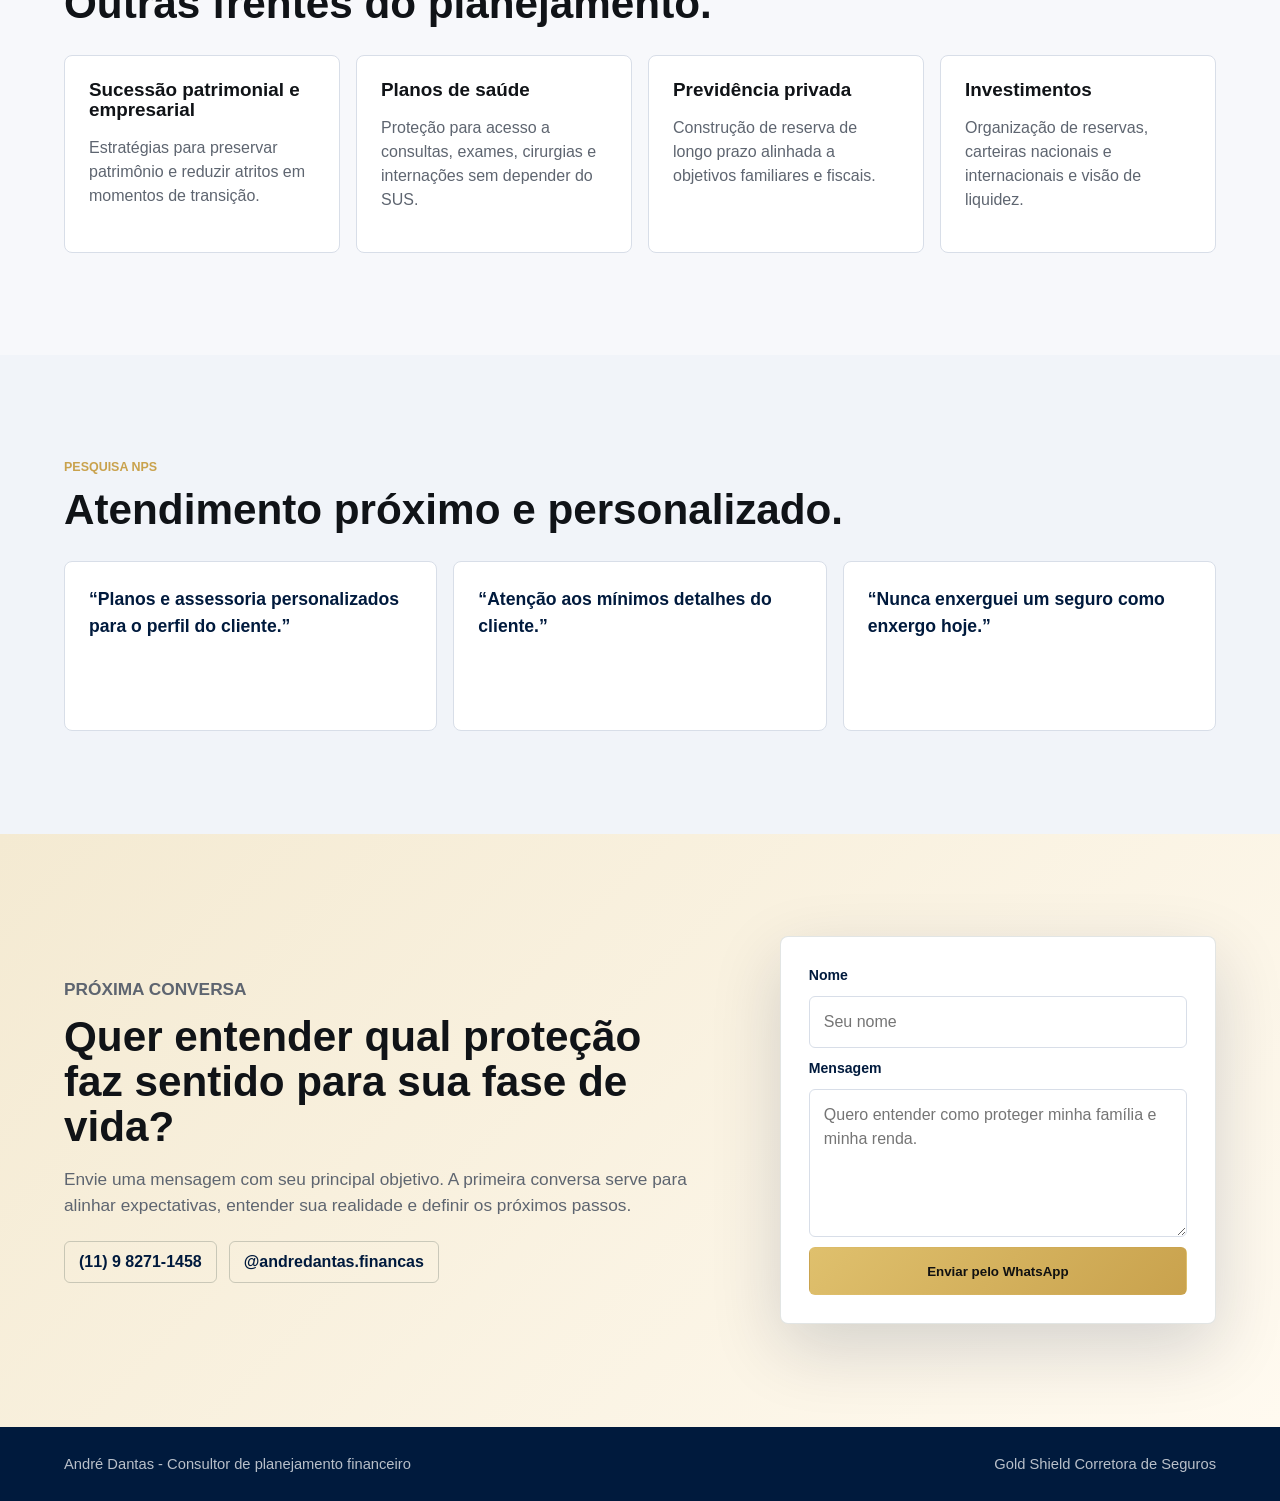
==== commit 4dc0103c: "Ajusta hero e identidade visual do site" ====
--- a/index.html
+++ b/index.html
@@ -43,11 +43,9 @@
             <a class="button primary" href="#contato">Falar com André</a>
             <a class="button secondary" href="seguro-de-vida.html">Entender o seguro de vida</a>
           </div>
-          <div class="cobrand-line">
-            <span>Corretora franqueada</span>
-            <strong>Prudential</strong>
-            <strong>Gold Shield</strong>
-          </div>
+        </div>
+        <div class="hero-brandbar" aria-label="Co-branding Prudential e Gold Shield">
+          <img src="assets/cobrand-prudential-goldshield.png" alt="Prudential e Gold Shield Corretora - Proteção que gera confiança. Parceria que gera valor.">
         </div>
       </section>
 
--- a/styles.css
+++ b/styles.css
@@ -117,6 +117,7 @@
   display: grid;
   align-items: center;
   overflow: hidden;
+  padding-bottom: 72px;
 }
 
 .hero img {
@@ -250,31 +251,26 @@
   align-items: center;
 }
 
-.cobrand-line {
-  display: flex;
-  flex-wrap: wrap;
-  align-items: center;
-  gap: 10px 14px;
-  margin-top: 34px;
-  color: rgba(255, 255, 255, 0.74);
-}
-
-.cobrand-line span {
+.hero-brandbar {
+  position: absolute;
+  left: clamp(18px, 5vw, 72px);
+  bottom: clamp(62px, 7vw, 88px);
+  z-index: 1;
+  width: min(100%, 292px);
+  padding: 8px 10px;
+  border-radius: 8px;
+  border: 1px solid rgba(201, 162, 77, 0.18);
+  background: rgba(255, 255, 255, 0.96);
+  backdrop-filter: blur(4px);
+  box-shadow: 0 10px 24px rgba(5, 7, 10, 0.12);
+}
+
+.hero-brandbar img {
+  display: block;
   width: 100%;
-  font-size: 0.84rem;
-  font-weight: 700;
-  text-transform: uppercase;
-}
-
-.cobrand-line strong {
-  min-height: 38px;
-  display: inline-flex;
-  align-items: center;
-  padding: 0 14px;
-  border: 1px solid rgba(201, 162, 77, 0.56);
-  background: rgba(5, 7, 10, 0.28);
-  border-radius: 6px;
-  color: var(--white);
+  height: auto;
+  opacity: 0.96;
+  filter: drop-shadow(0 8px 18px rgba(5, 7, 10, 0.14));
 }
 
 .section-copy p,
@@ -770,6 +766,10 @@
     min-height: 720px;
   }
 
+  .hero-brandbar img {
+    width: 100%;
+  }
+
   .hero-overlay {
     background:
       linear-gradient(90deg, rgba(0, 26, 61, 0.96), rgba(0, 26, 61, 0.72)),
@@ -805,6 +805,7 @@
 
   .hero {
     min-height: 680px;
+    padding-bottom: 92px;
   }
 
   .hero-content {
@@ -816,6 +817,12 @@
   .button,
   .contact-links a {
     width: 100%;
+  }
+
+  .hero-brandbar {
+    left: 18px;
+    bottom: 56px;
+    width: min(calc(100% - 36px), 236px);
   }
 
   .pillars,
